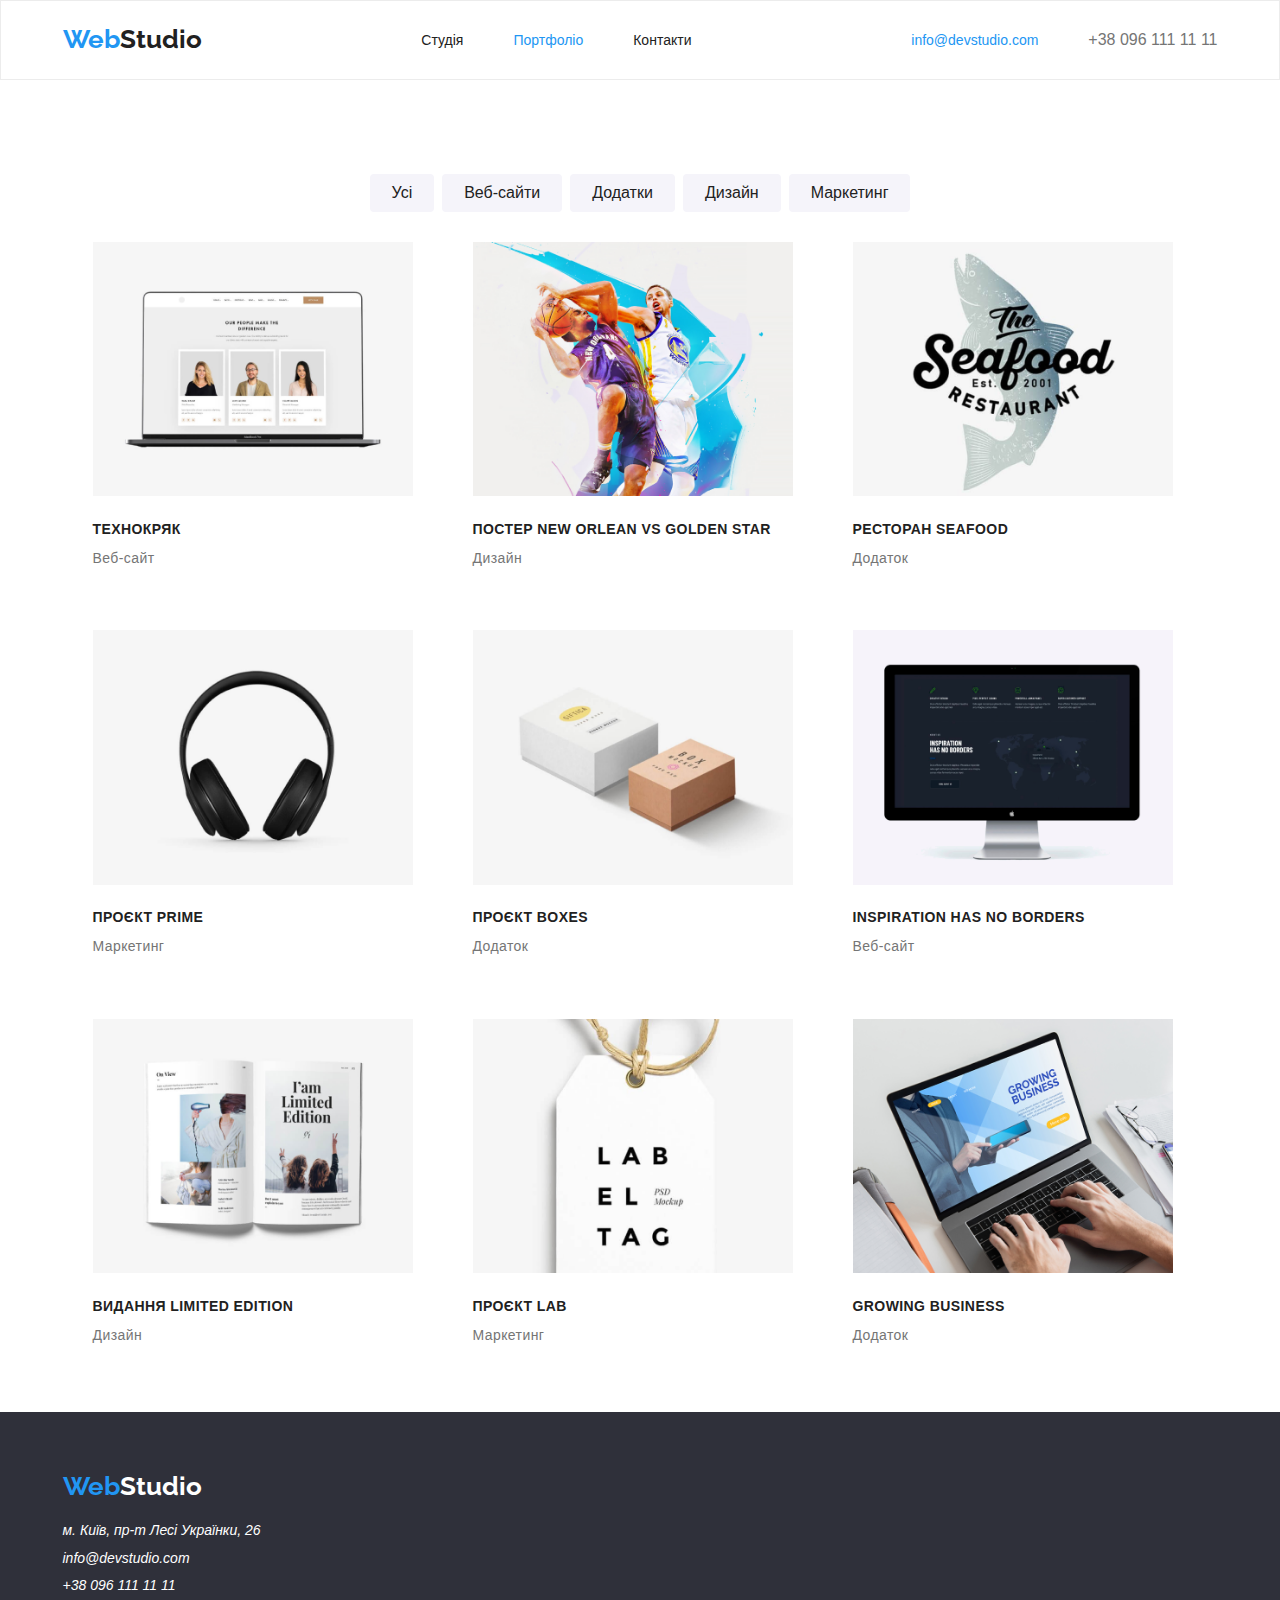
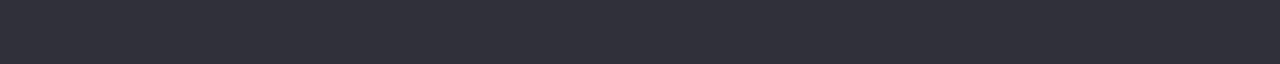
==== portfolio.html @ 27434bdb "додає файли html та стилізацію" ====
<!DOCTYPE html>
<html lang="en">
<head>
    <meta charset="UTF-8">
    <meta name="viewport" content="width=device-width, initial-scale=1.0">
    <title>Webstudio</title>
    <link rel="preconnect" href="https://fonts.googleapis.com">
    <link rel="preconnect" href="https://fonts.gstatic.com" crossorigin>
    <link href="https://fonts.googleapis.com/css2?family=Raleway:wght@100..900&display=swap" rel="stylesheet">
    <link rel="stylesheet" href="https://cdnjs.cloudflare.com/ajax/libs/modern-normalize/1.0.0/modern-normalize.min.css"/>
    <link rel="stylesheet" href="./css/reset.css">
    <link rel="stylesheet" href="css/style.css">
</head>
<body>
    <header class="header">
        <div class="container heder-container">
        <a href="#" class="header-logo">Web<span class="logo-span">Studio</span></a>
        <ul class="nav-list">
            <li>
                <a href="index.html" class="portfolio-list">Студія</a>
            </li>
            <li>
                <a href="#" class="studio">Портфоліо</a>
            </li>
            <li>
                <a href="#" class="portfolio-list">Контакти</a>
            </li>
        </ul>
        <ul  class="header-contacts">
            <li>
                <a href="mailto:info@devstudio.com" class="studio">info@devstudio.com</a>
            </li>
            <li>
                <a href="tel:+380961111111" class="tel">+38 096 111 11 11</a>
            </li>
        </ul>
</div>
    </header>
    <main>
        <section class="portfolio">
            <div class="container">
            <ul class="portfolio-btns">
                <li>
                    <button type="button" class="portfolio-btn-element">Усі</button>
                </li>
                <li>
                    <button type="button" class="portfolio-btn-element">Веб-сайти</button>
                </li>
                <li>
                    <button type="button" class="portfolio-btn-element">Додатки</button>
                </li>
                <li>
                    <button type="button" class="portfolio-btn-element">Дизайн</button>
                </li>
                <li>
                    <button type="button" class="portfolio-btn-element">Маркетинг</button>
                </li>
            </ul>
            <ul class="advantage-list">
                <li class="project">
                    <img class="advantage-img" src="./pitcures/Портфоліо/img(9).png" alt="advantage" width="320">
                    <h3 class="advantages-subtitle">Технокряк</h3>
                    <p class="advantages-text">Веб-сайт</p>
                </li>
                <li class="project">
                    <img class="advantage-img" src="./pitcures/Портфоліо/img(1).png" alt="advantage" width="320">
                    <h3 class="advantages-subtitle">Постер New Orlean vs Golden Star</h3>
                    <p class="advantages-text">Дизайн</p>
                </li>
                <li class="project">
                    <img class="advantage-img" src="./pitcures/Портфоліо/img(2).png" alt="advantage" width="320">
                    <h3 class="advantages-subtitle">Ресторан Seafood</h3>
                    <p class="advantages-text">Додаток</p>
                </li>
                <li class="project">
                    <img class="advantage-img" src="./pitcures/Портфоліо/img(3).png" alt="advantage" width="320">
                    <h3 class="advantages-subtitle">Проєкт Prime</h3>
                    <p class="advantages-text">Маркетинг</p>
                </li>
                <li class="project">
                    <img class="advantage-img" src="./pitcures/Портфоліо/img(4).png" alt="advantage" width="320">
                    <h3 class="advantages-subtitle">Проєкт Boxes</h3>
                    <p class="advantages-text">Додаток</p>
                </li>
                <li class="project">
                    <img class="advantage-img" src="./pitcures/Портфоліо/img(5).png" alt="advantage" width="320">
                    <h3 class="advantages-subtitle">Inspiration has no Borders</h3>
                    <p class="advantages-text">Веб-сайт</p>
                </li>
                <li class="project">
                    <img class="advantage-img" src="./pitcures/Портфоліо/img(6).png" alt="advantage" width="320">
                    <h3 class="advantages-subtitle">Видання Limited Edition</h3>
                    <p class="advantages-text">Дизайн</p>
                </li>
                <li class="project">
                    <img class="advantage-img" src="./pitcures/Портфоліо/img(7).png" alt="advantage" width="320">
                    <h3 class="advantages-subtitle">Проєкт LAB</h3>
                    <p class="advantages-text">Маркетинг</p>
                </li>
                <li class="project">
                    <img class="advantage-img" src="./pitcures/Портфоліо/img(8).png" alt="advantage" width="320">
                    <h3 class="advantages-subtitle">Growing Business</h3>
                    <p class="advantages-text">Додаток</p>
                </li>
            </ul>
        </div>
        </section>
    </main>
    <footer class="footer">
        <div class="container footer-container">
        <a href="#" class="logo">Web<span class="logo-basement">Studio</span></a>
    <address class="address">
        <ul class="address-list">
            <li class="address-item">
                <a href="#" class="address-link">м. Київ, пр-т Лесі Українки, 26</a>
            </li>
            <li class="address-item">
                <a href="#" class="address-link">info@devstudio.com</a>
            </li>
            <li class="address-item">
                <a href="#" class="address-link">+38 096 111 11 11</a>
            </li>
        </ul>
    </address>
</div>
   </footer>
   <script src="./script.js"></script>
</body>
</html>
---- css/style.css ----
:root {
    --brand-color: #2196F3;
    --white-color: #FFFFFF;
    --main-text-color: #212121;
    --gray-color: #757575;
    --background-dark-color: #2F303A;
    --portfolio-border-color: #EEEEEE;
    --header-border-color: #ECECEC;
    --background-light-color: #F5F4FA;
}

body {
    font-family: "Roboto", sans-serif;
}

button {
    border-radius: 4px;
}

.container {
    width: 1175px;
    margin: 0 auto;
    padding: 0 10px;
}

/* flex-container  */
    /* display: flex;
    display: inline-flex; */
    /* flex-direction: row | row-reverse | column | column-reverse; */
    /* row	Дефолтне значення зліва направо. Flex-елементи розташовуються в ряд.
    row-reverse	Напрямок з права наліво. Flex-елементи розташовуються в ряд відносно правого краю елемента.
    column	Напрямок зверху донизу. Flex-елементи викладаються у колонку.
    column-reverse	Колонка з елементами у зворотному порядку, знизу догори. */

    .heder-container {
        display: flex;
        align-items: center;
        justify-content: space-between;
    }

    .hero-container {
    display: flex;
    flex-direction: column;
    align-items: center;
    }

/* header */

header {
    border: 1px solid var(--header-border-color);
}

.header {
    padding: 24px 0;
}

.header-logo {
    font-family: "Raleway", sans-serif;
    color: var(--brand-color);
    font-size: 26px;
    font-weight: 700;
}

.header-link {
    color: var(--gray-color);
    font-size: 14px;
    font-weight: 500;
}

.header-link:focus,
.header-link:hover {
    color: var(--brand-color);
}

/* .header-link:active {
    color: #2196F3;
} */

.header-contacts {
    display: flex;
    gap: 50px;
}

/* nav */

.nav-page {
    color: var(--main-text-color);
    font-weight: 500;
    font-size: 14px;
}

/* .nav-page:active {
    color: #2196F3;
} */

.nav-page:focus,
.nav-page:hover {
    color: var(--brand-color);
}

.nav-list {
    display: flex;
    gap: 50px;
}

/* hero */

.hero {
    background-color: var(--background-dark-color);
    text-align: center;
    padding: 200px 0;
}

.hero-button {
    background-color: var(--brand-color);
    color: var(--white-color);
    font-size: 16px;
    font-weight: 700;
    padding: 10px 32px;
    margin-top: 30px;
}

.hero-title {
    color: var(--white-color);
    font-size: 44px;
    width: 696px;
    font-weight: 900;
    text-transform: uppercase;
}

/* advantage(s) */

.advantages {
    padding-top: 94px;
}
  
.advantages-text {
    color: var(--gray-color);
    font-size: 14px;
    font-weight: 400;
    margin-top: 10px;
    letter-spacing: 0.42px;
    line-height:1.7;
}

.advantage-list {
    display: flex;
    flex-wrap: wrap;
}

.advantages-list {
    display: flex;
    gap: 30px;
}

.advantages-subtitle {
    font-size: 14px;
    font-weight: 700;
    text-transform: uppercase;
    color: var(--main-text-color);
    letter-spacing: 0.42px;
    height: 1.1;
}

.advantages-item {
    padding: 15px;
}

.advantages-item {
    max-width: 270px;
}

.advantage-img {
padding-bottom: 20px;
}

/* work(s) */

.works {
    padding: 94px 0;
    justify-content: space-between;
}

.works-list {
    margin-top: 50px;
    display: flex;
    justify-content: space-between;
  }

/* team */

.team-name {
    font-size: 16px;
    font-weight: 500;
    color: var(--main-text-color);
}

.team-position {
    color: var(--gray-color);
    font-size: 16px;
    font-weight: 400;
}

/* .team-list {
    
} */

.team-item {
    background-color: var(--white-color);
     justify-content: space-between;
}

.team-list {
    margin-top: 50px;
    display: flex;
    justify-content: space-between;
}

.team {
    text-align: center;
    background-color: var(--background-light-color);
    padding: 94px 0;
    justify-content: space-between;
}

.team-img {
    width: 260px;
}

/* footer */

.footer {
    background-color: var(--background-dark-color);
    padding: 60px 0;
}

/* address */

.address-link {
    color: var(--white-color);
    font-size: 14px;
    font-weight: 400;
}

.address-item {
    margin-bottom: 9px;
  }

.address {
    margin-top: 20px;
}

/* logo */

.logo-span {
    font-family: "Raleway", sans-serif;
    color: var(--main-text-color);
}

.logo {
    font-family: "Raleway", sans-serif;
    color: var(--brand-color);
    font-size: 26px;
    font-weight: 700;
}

.logo-basement {
    font-family: "Raleway", sans-serif;
    color: var(--white-color);
    font-size: 26px;
    font-weight: 700;
    text-transform: capitalize
}

/* portfolio */

.portfolio-list {
    color: var(--main-text-color);
    font-weight: 500;
    font-size: 14px;
}

.portfolio {
    padding-top: 94px;
    padding-bottom: 34px;
}

.portfolio-btns {
    display: flex;
    justify-content: center;
    gap: 8px;
}

.tel {
    color: var(--gray-color);
}

.portfolio-btn-element {
    color: var(--main-text-color);
    background-color: var(--background-light-color);
    height: 38px;
    size: 16px;
    font-weight: 500;
    line-height: 26px;
    padding: 6px 22px
}

/* .portfolio-btn-element:active {
    color: #FFFFFF;
    background-color: #2196F3;
} */

.portfolio-btn-element:focus,
.portfolio-btn-element:hover {
    color: var(--white-color);
    background-color: var(--brand-color);
}

.works-title,
.team-title {
    font-size: 34px;
    font-weight: 700;
    text-transform: uppercase;
    text-align: center;
    color: var(--main-text-color);
    justify-content: space-between;
}

.studio {
    color: var(--brand-color);
    font-size: 14px;
    font-weight: 500;
}

.base-ment-list {
    color: rgba(117, 117, 117, 4);
    font-size: 14px;
    font-weight: 400;
}

.project {
    padding: 30px 30px;
}
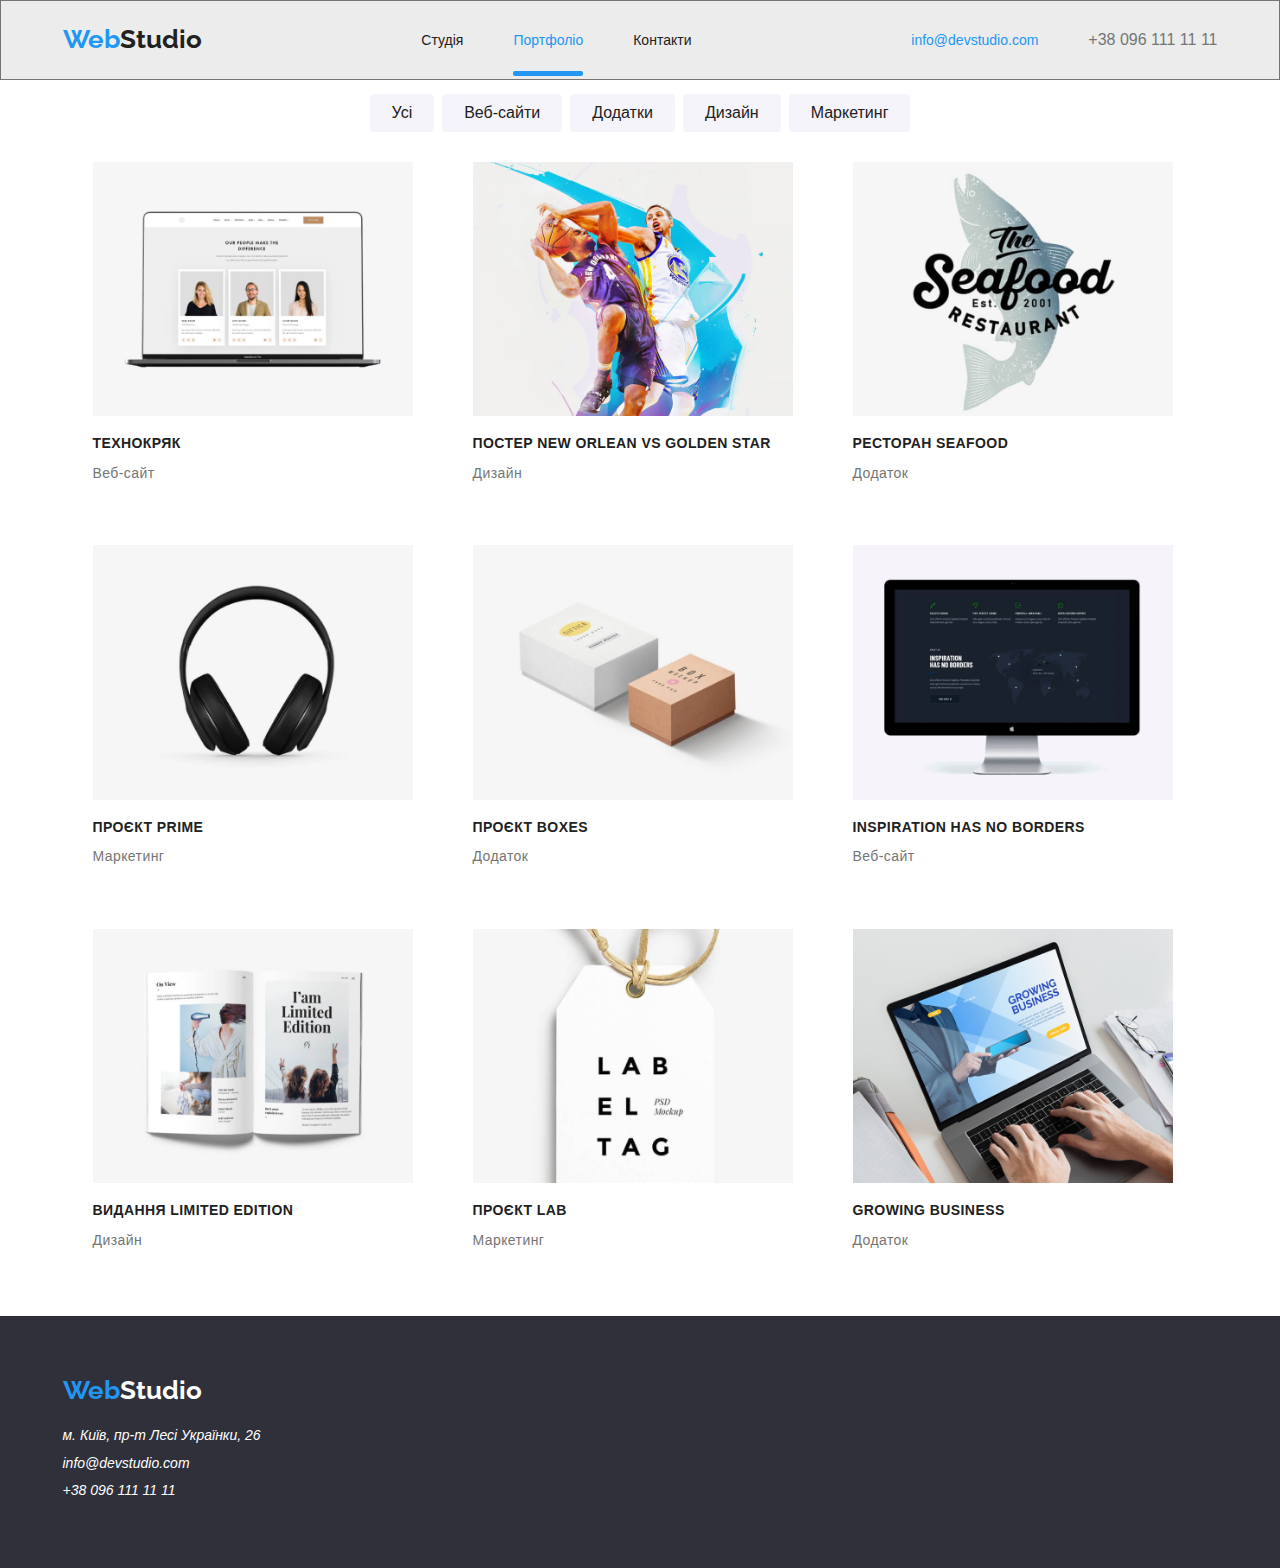
==== commit 57e39d3b: "додає файли html та стилізацію" ====
--- a/portfolio.html
+++ b/portfolio.html
@@ -28,7 +28,7 @@
         </ul>
         <ul  class="header-contacts">
             <li>
-                <a href="mailto:info@devstudio.com" class="studio">info@devstudio.com</a>
+                <a href="mailto:info@devstudio.com" class="studio-email">info@devstudio.com</a>
             </li>
             <li>
                 <a href="tel:+380961111111" class="tel">+38 096 111 11 11</a>
--- a/css/style.css
+++ b/css/style.css
@@ -7,14 +7,8 @@
     --portfolio-border-color: #EEEEEE;
     --header-border-color: #ECECEC;
     --background-light-color: #F5F4FA;
-}
-
-body {
-    font-family: "Roboto", sans-serif;
-}
-
-button {
-    border-radius: 4px;
+    --font-family: "Roboto", sans-serif;
+    --second-family: "Raleway", sans-serif;
 }
 
 .container {
@@ -46,12 +40,14 @@
 
 /* header */
 
-header {
-    border: 1px solid var(--header-border-color);
-}
-
 .header {
+    position: fixed;
+    top: 0;
+    left: 0;
     padding: 24px 0;
+    width: 100%;
+    border: 1px solid var(--gray-color);
+    background-color: var(--header-border-color);
 }
 
 .header-logo {
@@ -65,6 +61,7 @@
     color: var(--gray-color);
     font-size: 14px;
     font-weight: 500;
+    transition: color 250ms cubic-bezier(0.4, 0, 0.2, 1);
 }
 
 .header-link:focus,
@@ -86,7 +83,10 @@
 .nav-page {
     color: var(--main-text-color);
     font-weight: 500;
-    font-size: 14px;
+    padding: 28px 0;
+    font-size: 14px;
+    transition: color 250ms cubic-bezier(0.4, 0, 0.2, 1);
+    position: relative;
 }
 
 /* .nav-page:active {
@@ -98,6 +98,24 @@
     color: var(--brand-color);
 }
 
+.nav-page:hover.nav-page::after {
+    opacity: 1;
+}
+
+.nav-page::after {
+    content: "";
+    position: absolute;
+    display: block;
+    opacity: 0;
+    left: 0;
+    bottom: 0;
+    transition: opacity 250ms cubic-bezier(0.4, 0, 0.2, 1);
+    border-radius: 2px;
+    height: 5px;
+    width: 100%;
+    background-color: #2196F3;
+}
+
 .nav-list {
     display: flex;
     gap: 50px;
@@ -106,7 +124,7 @@
 /* hero */
 
 .hero {
-    background-color: var(--background-dark-color);
+    background-image: url(/pitcures/Головна/background-hero.png);
     text-align: center;
     padding: 200px 0;
 }
@@ -159,7 +177,7 @@
     text-transform: uppercase;
     color: var(--main-text-color);
     letter-spacing: 0.42px;
-    height: 1.1;
+    line-height: 1.1;
 }
 
 .advantages-item {
@@ -185,13 +203,32 @@
     margin-top: 50px;
     display: flex;
     justify-content: space-between;
-  }
+}
+
+.works-item {
+    position: relative;
+}
+
+.work-overlay {
+    position: absolute;
+    bottom: 0;
+    left: 0;
+    /* right: 0; */
+    width: 100%;
+    height: 70px;
+    display: flex;
+    justify-content: center;
+    align-items: center;
+    background: rgba(47, 48, 58, 0.8);
+    color: #FFFFFF;
+}
 
 /* team */
 
 .team-name {
     font-size: 16px;
     font-weight: 500;
+    margin-top: 30px;
     color: var(--main-text-color);
 }
 
@@ -199,6 +236,8 @@
     color: var(--gray-color);
     font-size: 16px;
     font-weight: 400;
+    margin-top: 10px;
+    margin-bottom: 34px;
 }
 
 /* .team-list {
@@ -207,7 +246,6 @@
 
 .team-item {
     background-color: var(--white-color);
-     justify-content: space-between;
 }
 
 .team-list {
@@ -291,6 +329,33 @@
     gap: 8px;
 }
 
+/* studio */
+
+.studio {
+    position: relative;
+    padding: 28px 0;
+    color: var(--brand-color);
+    font-size: 14px;
+    font-weight: 500;
+}
+
+.studio::after {
+    content: "";
+    position: absolute;
+    left: 0;
+    bottom: 0;
+    border-radius: 2px;
+    height: 5px;
+    width: 100%;
+    background-color: #2196F3;
+}
+
+.studio-email {
+    color: var(--brand-color);
+    font-size: 14px;
+    font-weight: 500;
+}
+
 .tel {
     color: var(--gray-color);
 }
@@ -298,6 +363,7 @@
 .portfolio-btn-element {
     color: var(--main-text-color);
     background-color: var(--background-light-color);
+    transition: background-color 250ms cubic-bezier(0.4, 0, 0.2, 1);
     height: 38px;
     size: 16px;
     font-weight: 500;
@@ -323,13 +389,6 @@
     text-transform: uppercase;
     text-align: center;
     color: var(--main-text-color);
-    justify-content: space-between;
-}
-
-.studio {
-    color: var(--brand-color);
-    font-size: 14px;
-    font-weight: 500;
 }
 
 .base-ment-list {
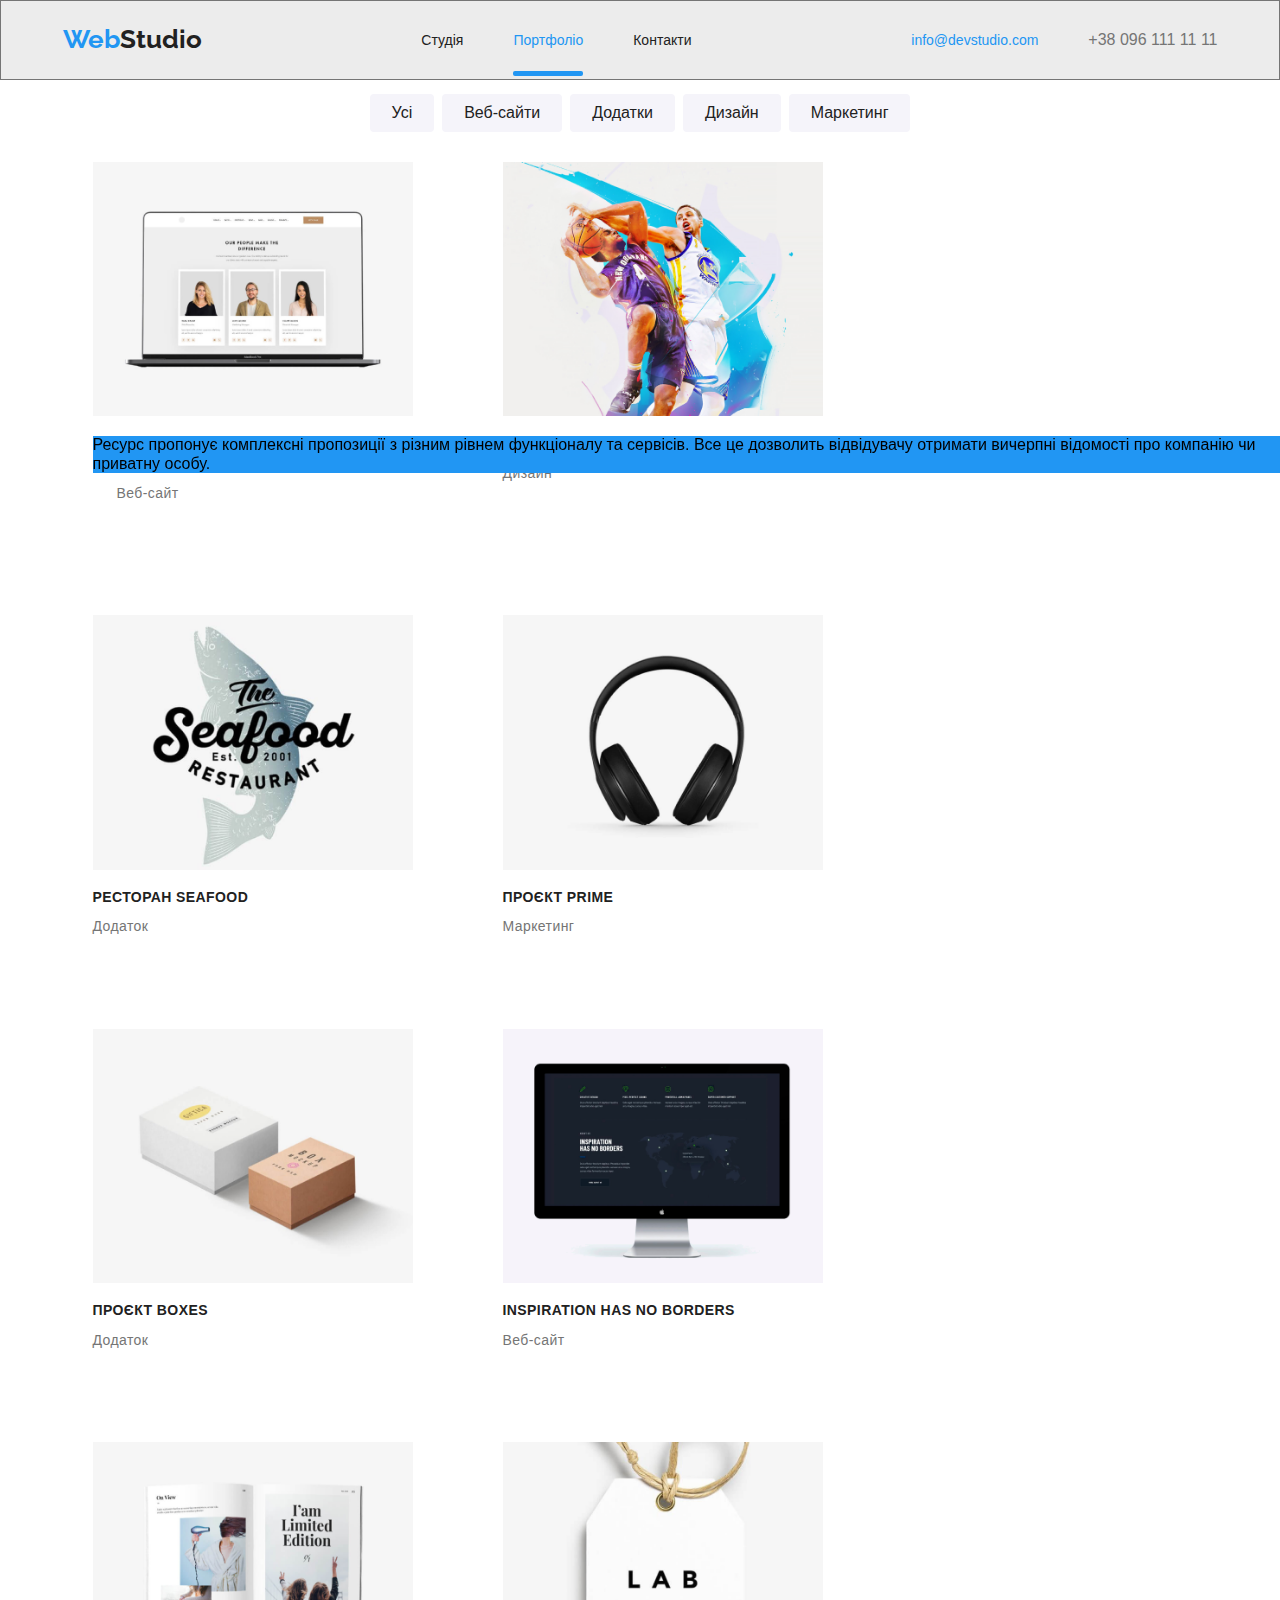
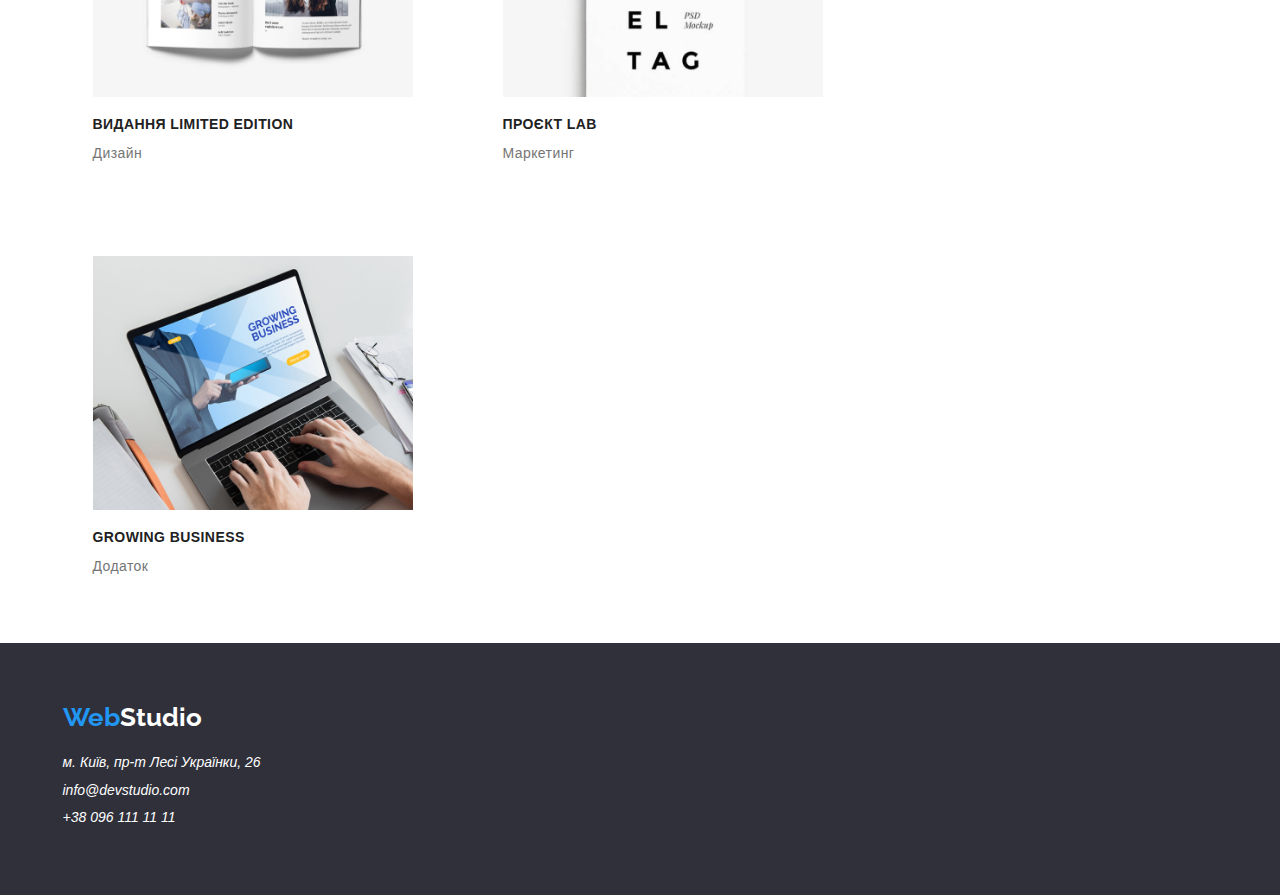
==== commit d794057f: "додає файли html та стилізацію" ====
--- a/portfolio.html
+++ b/portfolio.html
@@ -59,8 +59,16 @@
             <ul class="advantage-list">
                 <li class="project">
                     <img class="advantage-img" src="./pitcures/Портфоліо/img(9).png" alt="advantage" width="320">
+                    <div class="photos-overlay">
+                        <p>Ресурс пропонує комплексні пропозиції з різним рівнем
+                            функціоналу та сервісів. Все це дозволить відвідувачу 
+                            отримати вичерпні відомості про компанію чи приватну особу.
+                        </p>
+                    </div>
+                    <div class="advantage-textbox">
                     <h3 class="advantages-subtitle">Технокряк</h3>
                     <p class="advantages-text">Веб-сайт</p>
+                    </div>
                 </li>
                 <li class="project">
                     <img class="advantage-img" src="./pitcures/Портфоліо/img(1).png" alt="advantage" width="320">
--- a/css/style.css
+++ b/css/style.css
@@ -83,7 +83,6 @@
 .nav-page {
     color: var(--main-text-color);
     font-weight: 500;
-    padding: 28px 0;
     font-size: 14px;
     transition: color 250ms cubic-bezier(0.4, 0, 0.2, 1);
     position: relative;
@@ -100,6 +99,7 @@
 
 .nav-page:hover.nav-page::after {
     opacity: 1;
+    transform: scaleX(1);
 }
 
 .nav-page::after {
@@ -108,7 +108,8 @@
     display: block;
     opacity: 0;
     left: 0;
-    bottom: 0;
+    bottom: -30px;
+    transform: scaleX(0);
     transition: opacity 250ms cubic-bezier(0.4, 0, 0.2, 1);
     border-radius: 2px;
     height: 5px;
@@ -163,6 +164,7 @@
 
 .advantage-list {
     display: flex;
+    gap: 30px;
     flex-wrap: wrap;
 }
 
@@ -190,6 +192,15 @@
 
 .advantage-img {
 padding-bottom: 20px;
+}
+
+.advantage-textbox {
+    padding: 20px 24px;
+}
+
+.photos-overlay {
+    position: absolute;
+    background-color: #2196F3;
 }
 
 /* work(s) */
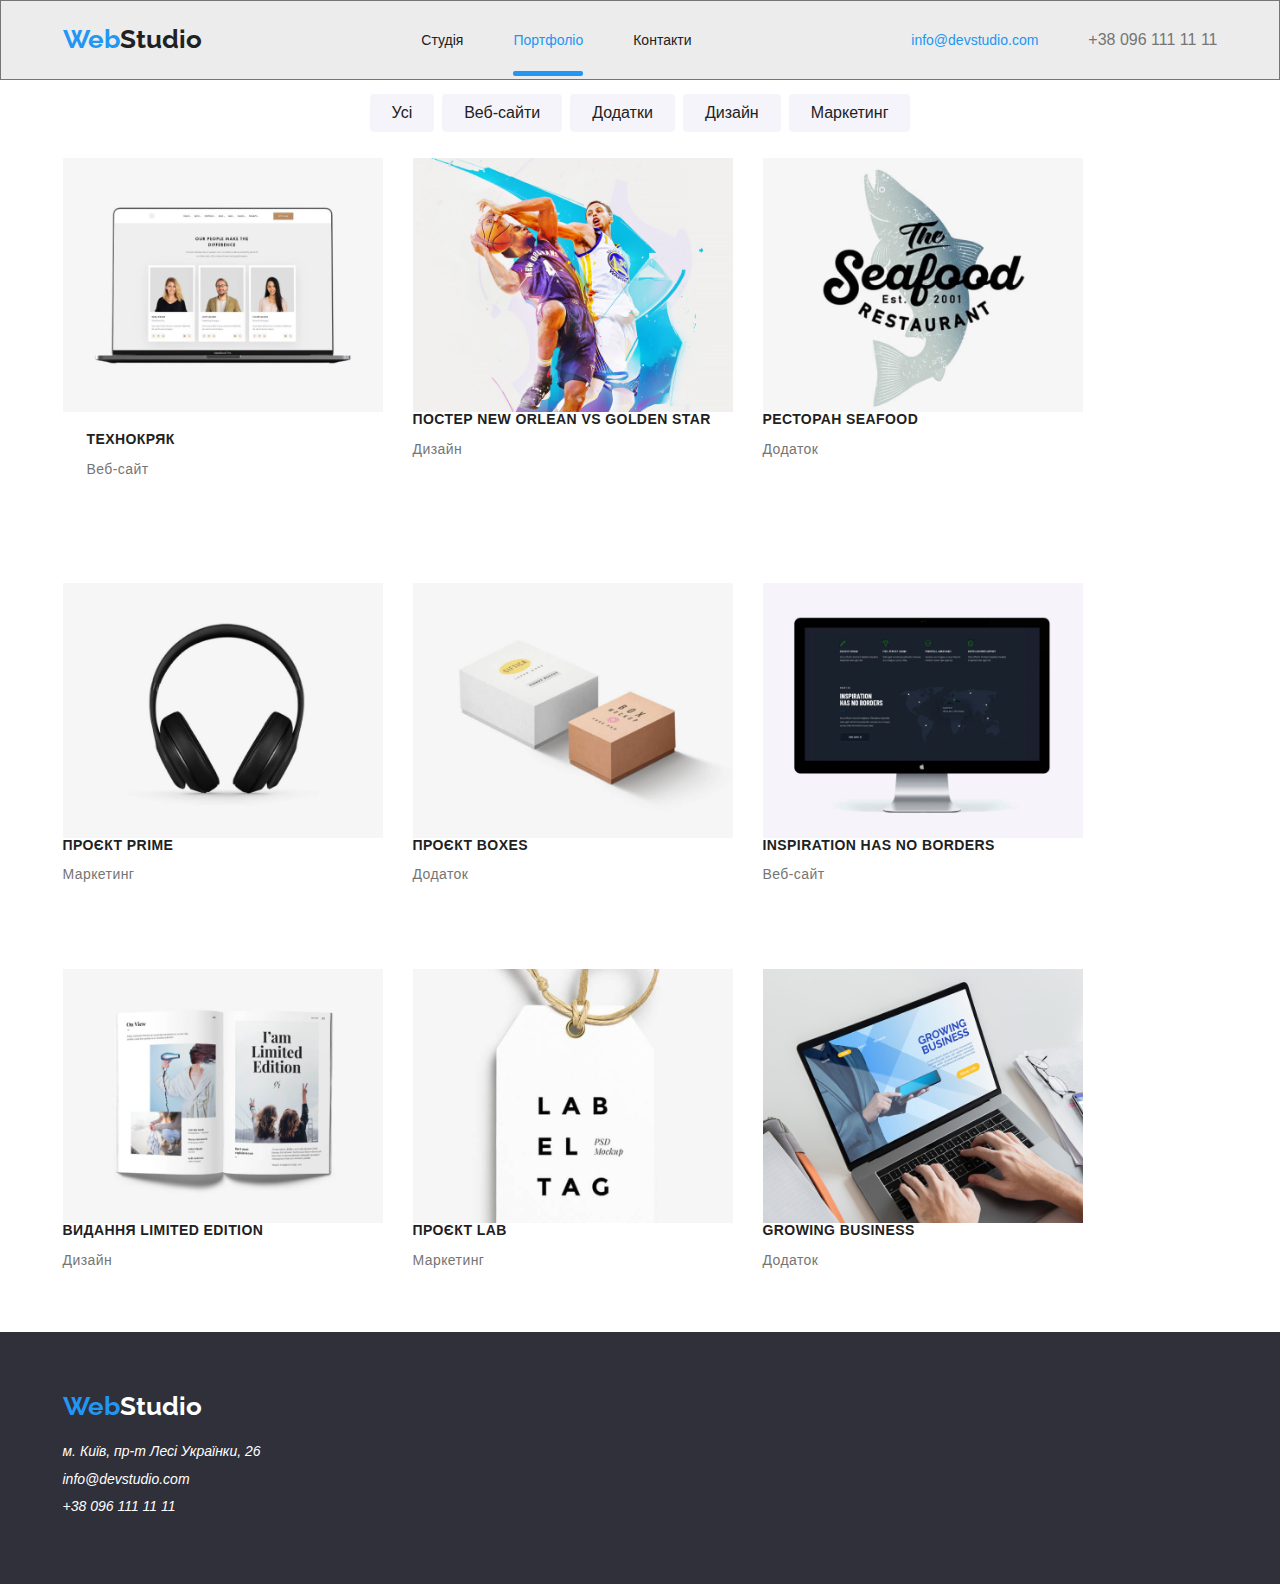
==== commit b396d3b3: "додає файли html та стилізацію" ====
--- a/portfolio.html
+++ b/portfolio.html
@@ -58,6 +58,8 @@
             </ul>
             <ul class="advantage-list">
                 <li class="project">
+                    <a href="#" class="advantage-link"></a>
+                    <div class="advantage-thumb">
                     <img class="advantage-img" src="./pitcures/Портфоліо/img(9).png" alt="advantage" width="320">
                     <div class="photos-overlay">
                         <p>Ресурс пропонує комплексні пропозиції з різним рівнем
@@ -65,10 +67,12 @@
                             отримати вичерпні відомості про компанію чи приватну особу.
                         </p>
                     </div>
+                    </div>
                     <div class="advantage-textbox">
                     <h3 class="advantages-subtitle">Технокряк</h3>
                     <p class="advantages-text">Веб-сайт</p>
                     </div>
+                    </a>
                 </li>
                 <li class="project">
                     <img class="advantage-img" src="./pitcures/Портфоліо/img(1).png" alt="advantage" width="320">
--- a/css/style.css
+++ b/css/style.css
@@ -149,6 +149,10 @@
 
 /* advantage(s) */
 
+.project {
+    padding: 26px 0;
+}
+
 .advantages {
     padding-top: 94px;
 }
@@ -190,17 +194,36 @@
     max-width: 270px;
 }
 
-.advantage-img {
-padding-bottom: 20px;
-}
-
 .advantage-textbox {
     padding: 20px 24px;
 }
 
+.advantage-thumb {
+    position: relative;
+    overflow: hidden;
+}
+
 .photos-overlay {
     position: absolute;
-    background-color: #2196F3;
+    top: 0;
+    left: 0;
+    bottom: 0;
+    right: 0;
+    /* width: 100%; */
+    /* height: 100%; */
+    color: #FFFFFF;
+    background-color: rgba( 33, 150, 243, 0.90);
+    transform: translateY(101%);
+    transition: 250ms cubic-bezier(0.4, 0, 0.2, 1);
+}
+
+.project:hover .photos-overlay,
+.project:focus .photos-overlay {
+    transform: translateY(0);
+}
+
+.advantage-textbox {
+    padding-top: 20px;
 }
 
 /* work(s) */
@@ -338,6 +361,28 @@
     display: flex;
     justify-content: center;
     gap: 8px;
+}
+
+.portfolio-btn-element {
+    color: var(--main-text-color);
+    background-color: var(--background-light-color);
+    transition: background-color 250ms cubic-bezier(0.4, 0, 0.2, 1);
+    height: 38px;
+    size: 16px;
+    font-weight: 500;
+    line-height: 26px;
+    padding: 6px 22px
+}
+
+/* .portfolio-btn-element:active {
+    color: #FFFFFF;
+    background-color: #2196F3;
+} */
+
+.portfolio-btn-element:focus,
+.portfolio-btn-element:hover {
+    color: var(--white-color);
+    background-color: var(--brand-color);
 }
 
 /* studio */
@@ -371,28 +416,6 @@
     color: var(--gray-color);
 }
 
-.portfolio-btn-element {
-    color: var(--main-text-color);
-    background-color: var(--background-light-color);
-    transition: background-color 250ms cubic-bezier(0.4, 0, 0.2, 1);
-    height: 38px;
-    size: 16px;
-    font-weight: 500;
-    line-height: 26px;
-    padding: 6px 22px
-}
-
-/* .portfolio-btn-element:active {
-    color: #FFFFFF;
-    background-color: #2196F3;
-} */
-
-.portfolio-btn-element:focus,
-.portfolio-btn-element:hover {
-    color: var(--white-color);
-    background-color: var(--brand-color);
-}
-
 .works-title,
 .team-title {
     font-size: 34px;
@@ -408,6 +431,3 @@
     font-weight: 400;
 }
 
-.project {
-    padding: 30px 30px;
-}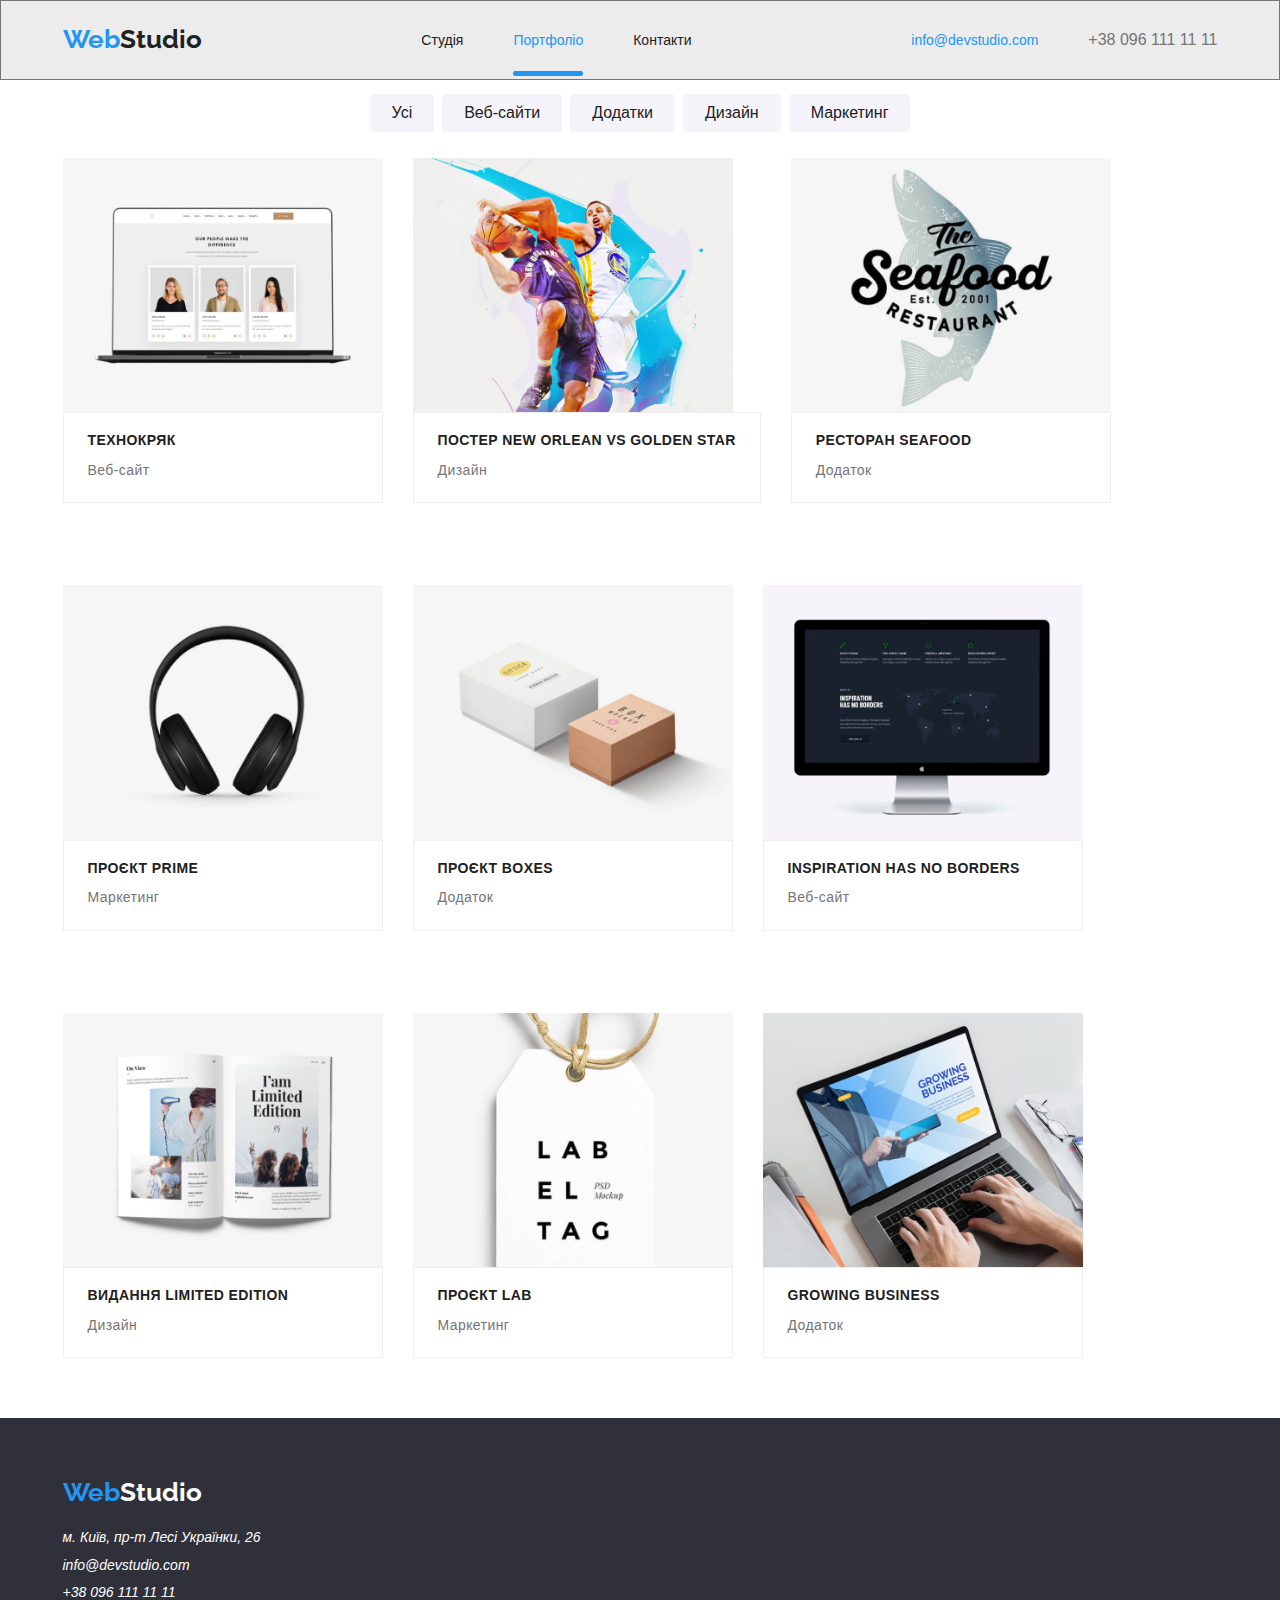
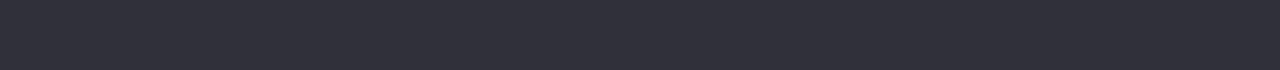
==== commit 93c3ed5b: "додає файли html та стилізацію" ====
--- a/portfolio.html
+++ b/portfolio.html
@@ -76,43 +76,59 @@
                 </li>
                 <li class="project">
                     <img class="advantage-img" src="./pitcures/Портфоліо/img(1).png" alt="advantage" width="320">
+                    <div class="advantage-textbox">
                     <h3 class="advantages-subtitle">Постер New Orlean vs Golden Star</h3>
                     <p class="advantages-text">Дизайн</p>
+                    </div>
                 </li>
                 <li class="project">
                     <img class="advantage-img" src="./pitcures/Портфоліо/img(2).png" alt="advantage" width="320">
+                    <div class="advantage-textbox">
                     <h3 class="advantages-subtitle">Ресторан Seafood</h3>
                     <p class="advantages-text">Додаток</p>
+                    </div>
                 </li>
                 <li class="project">
                     <img class="advantage-img" src="./pitcures/Портфоліо/img(3).png" alt="advantage" width="320">
+                    <div class="advantage-textbox">
                     <h3 class="advantages-subtitle">Проєкт Prime</h3>
                     <p class="advantages-text">Маркетинг</p>
+                    </div>
                 </li>
                 <li class="project">
                     <img class="advantage-img" src="./pitcures/Портфоліо/img(4).png" alt="advantage" width="320">
+                    <div class="advantage-textbox">
                     <h3 class="advantages-subtitle">Проєкт Boxes</h3>
                     <p class="advantages-text">Додаток</p>
+                    </div>
                 </li>
                 <li class="project">
                     <img class="advantage-img" src="./pitcures/Портфоліо/img(5).png" alt="advantage" width="320">
+                    <div class="advantage-textbox">
                     <h3 class="advantages-subtitle">Inspiration has no Borders</h3>
                     <p class="advantages-text">Веб-сайт</p>
+                    </div>
                 </li>
                 <li class="project">
                     <img class="advantage-img" src="./pitcures/Портфоліо/img(6).png" alt="advantage" width="320">
+                    <div class="advantage-textbox">
                     <h3 class="advantages-subtitle">Видання Limited Edition</h3>
                     <p class="advantages-text">Дизайн</p>
+                    </div>
                 </li>
                 <li class="project">
                     <img class="advantage-img" src="./pitcures/Портфоліо/img(7).png" alt="advantage" width="320">
+                    <div class="advantage-textbox">
                     <h3 class="advantages-subtitle">Проєкт LAB</h3>
                     <p class="advantages-text">Маркетинг</p>
+                    </div>
                 </li>
                 <li class="project">
                     <img class="advantage-img" src="./pitcures/Портфоліо/img(8).png" alt="advantage" width="320">
+                    <div class="advantage-textbox">
                     <h3 class="advantages-subtitle">Growing Business</h3>
                     <p class="advantages-text">Додаток</p>
+                    </div>
                 </li>
             </ul>
         </div>
--- a/css/style.css
+++ b/css/style.css
@@ -196,6 +196,11 @@
 
 .advantage-textbox {
     padding: 20px 24px;
+    border: 1px solid #eee;
+}
+
+.advantage-textbox:hover {
+    box-shadow: 1px 4px 6px 0 rgba(0, 0, 0, 0.16), 0 4px 4px 0 rgba(0, 0, 0, 0.06), 0 1px 1px 0 rgba(0, 0, 0, 0.12);
 }
 
 .advantage-thumb {
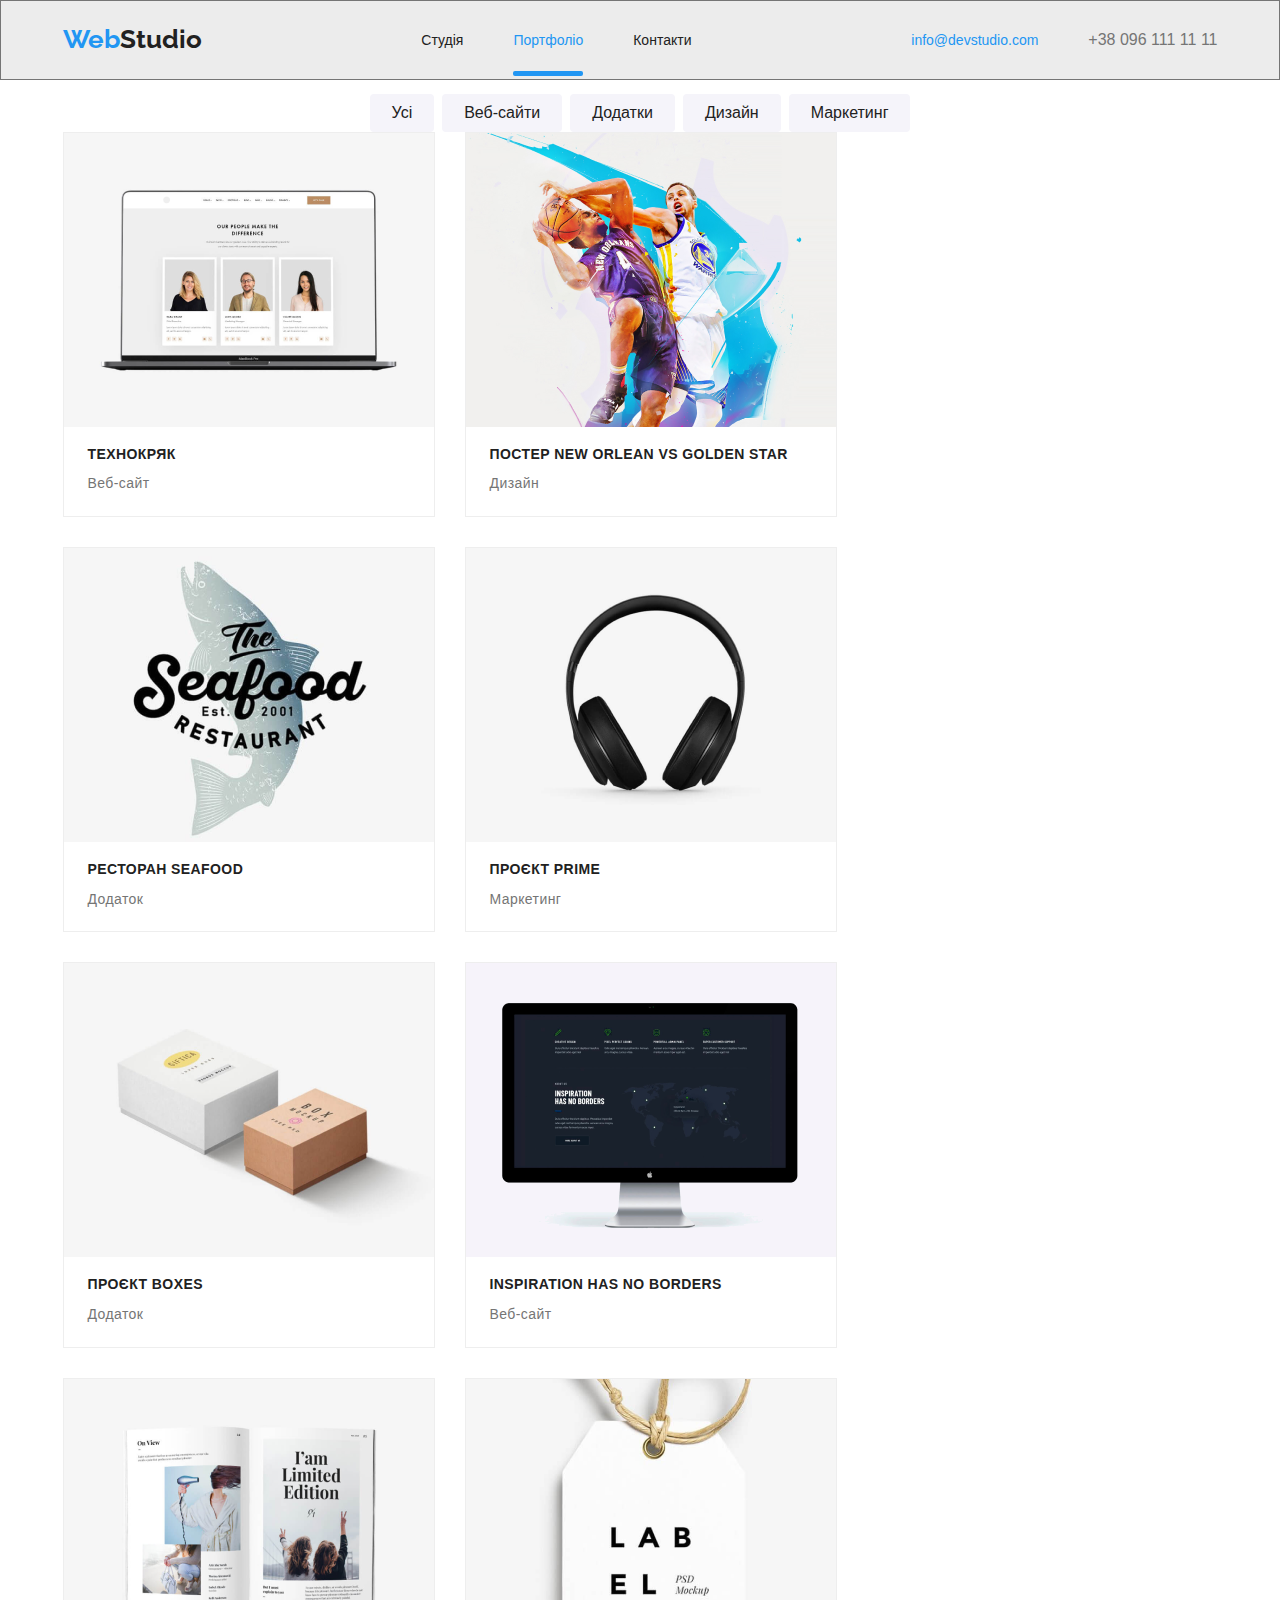
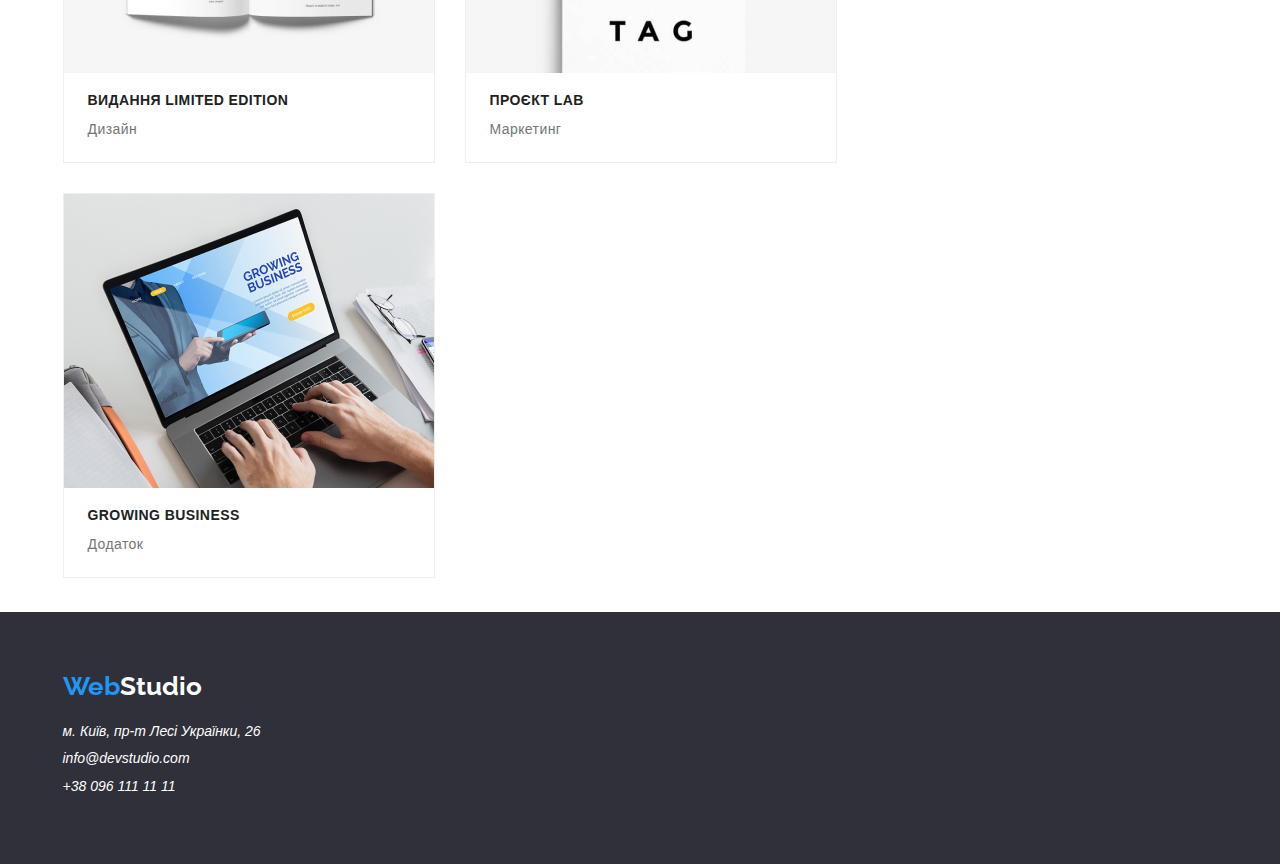
==== commit ee20fe7c: "додає файли html та стилізацію" ====
--- a/portfolio.html
+++ b/portfolio.html
@@ -56,78 +56,78 @@
                     <button type="button" class="portfolio-btn-element">Маркетинг</button>
                 </li>
             </ul>
-            <ul class="advantage-list">
-                <li class="project">
-                    <a href="#" class="advantage-link"></a>
-                    <div class="advantage-thumb">
-                    <img class="advantage-img" src="./pitcures/Портфоліо/img(9).png" alt="advantage" width="320">
+            <ul class="projects-list">
+                <li class="projects-item">
+                    <a href="#" class="projects-link"></a>
+                    <div class="projects-thumb">
+                    <img class="projects-img" src="./pitcures/Портфоліо/img(9).png" alt="advantage" width="370">
                     <div class="photos-overlay">
-                        <p>Ресурс пропонує комплексні пропозиції з різним рівнем
+                        <p class="projects-overlay-text">Ресурс пропонує комплексні пропозиції з різним рівнем
                             функціоналу та сервісів. Все це дозволить відвідувачу 
                             отримати вичерпні відомості про компанію чи приватну особу.
                         </p>
                     </div>
                     </div>
-                    <div class="advantage-textbox">
-                    <h3 class="advantages-subtitle">Технокряк</h3>
-                    <p class="advantages-text">Веб-сайт</p>
+                    <div class="projects-textbox">
+                    <h3 class="projects-subtitle">Технокряк</h3>
+                    <p class="projects-text">Веб-сайт</p>
                     </div>
                     </a>
                 </li>
-                <li class="project">
-                    <img class="advantage-img" src="./pitcures/Портфоліо/img(1).png" alt="advantage" width="320">
-                    <div class="advantage-textbox">
-                    <h3 class="advantages-subtitle">Постер New Orlean vs Golden Star</h3>
-                    <p class="advantages-text">Дизайн</p>
+                <li class="projects-item">
+                    <img class="projects-img" src="./pitcures/Портфоліо/img(1).png" alt="advantage" width="370">
+                    <div class="projects-textbox">
+                    <h3 class="projects-subtitle">Постер New Orlean vs Golden Star</h3>
+                    <p class="projects-text">Дизайн</p>
                     </div>
                 </li>
-                <li class="project">
-                    <img class="advantage-img" src="./pitcures/Портфоліо/img(2).png" alt="advantage" width="320">
-                    <div class="advantage-textbox">
-                    <h3 class="advantages-subtitle">Ресторан Seafood</h3>
-                    <p class="advantages-text">Додаток</p>
+                <li class="projects-item">
+                    <img class="projects-img" src="./pitcures/Портфоліо/img(2).png" alt="advantage" width="370">
+                    <div class="projects-textbox">
+                    <h3 class="projects-subtitle">Ресторан Seafood</h3>
+                    <p class="projects-text">Додаток</p>
                     </div>
                 </li>
-                <li class="project">
-                    <img class="advantage-img" src="./pitcures/Портфоліо/img(3).png" alt="advantage" width="320">
-                    <div class="advantage-textbox">
-                    <h3 class="advantages-subtitle">Проєкт Prime</h3>
-                    <p class="advantages-text">Маркетинг</p>
+                <li class="projects-item">
+                    <img class="projects-img" src="./pitcures/Портфоліо/img(3).png" alt="advantage" width="370">
+                    <div class="projects-textbox">
+                    <h3 class="projects-subtitle">Проєкт Prime</h3>
+                    <p class="projects-text">Маркетинг</p>
                     </div>
                 </li>
-                <li class="project">
-                    <img class="advantage-img" src="./pitcures/Портфоліо/img(4).png" alt="advantage" width="320">
-                    <div class="advantage-textbox">
-                    <h3 class="advantages-subtitle">Проєкт Boxes</h3>
-                    <p class="advantages-text">Додаток</p>
+                <li class="projects-item">
+                    <img class="projects-img" src="./pitcures/Портфоліо/img(4).png" alt="advantage" width="370">
+                    <div class="projects-textbox">
+                    <h3 class="projects-subtitle">Проєкт Boxes</h3>
+                    <p class="projects-text">Додаток</p>
                     </div>
                 </li>
-                <li class="project">
-                    <img class="advantage-img" src="./pitcures/Портфоліо/img(5).png" alt="advantage" width="320">
-                    <div class="advantage-textbox">
-                    <h3 class="advantages-subtitle">Inspiration has no Borders</h3>
-                    <p class="advantages-text">Веб-сайт</p>
+                <li class="projects-item">
+                    <img class="projects-img" src="./pitcures/Портфоліо/img(5).png" alt="advantage" width="370">
+                    <div class="projects-textbox">
+                    <h3 class="projects-subtitle">Inspiration has no Borders</h3>
+                    <p class="projects-text">Веб-сайт</p>
                     </div>
                 </li>
-                <li class="project">
-                    <img class="advantage-img" src="./pitcures/Портфоліо/img(6).png" alt="advantage" width="320">
-                    <div class="advantage-textbox">
-                    <h3 class="advantages-subtitle">Видання Limited Edition</h3>
-                    <p class="advantages-text">Дизайн</p>
+                <li class="projects-item">
+                    <img class="projects-img" src="./pitcures/Портфоліо/img(6).png" alt="advantage" width="370">
+                    <div class="projects-textbox">
+                    <h3 class="projects-subtitle">Видання Limited Edition</h3>
+                    <p class="projects-text">Дизайн</p>
                     </div>
                 </li>
-                <li class="project">
-                    <img class="advantage-img" src="./pitcures/Портфоліо/img(7).png" alt="advantage" width="320">
-                    <div class="advantage-textbox">
-                    <h3 class="advantages-subtitle">Проєкт LAB</h3>
-                    <p class="advantages-text">Маркетинг</p>
+                <li class="projects-item">
+                    <img class="projects-img" src="./pitcures/Портфоліо/img(7).png" alt="advantage" width="370">
+                    <div class="projects-textbox">
+                    <h3 class="projects-subtitle">Проєкт LAB</h3>
+                    <p class="projects-text">Маркетинг</p>
                     </div>
                 </li>
-                <li class="project">
-                    <img class="advantage-img" src="./pitcures/Портфоліо/img(8).png" alt="advantage" width="320">
-                    <div class="advantage-textbox">
-                    <h3 class="advantages-subtitle">Growing Business</h3>
-                    <p class="advantages-text">Додаток</p>
+                <li class="projects-item">
+                    <img class="projects-img" src="./pitcures/Портфоліо/img(8).png" alt="advantage" width="370">
+                    <div class="projects-textbox">
+                    <h3 class="projects-subtitle">Growing Business</h3>
+                    <p class="projects-text">Додаток</p>
                     </div>
                 </li>
             </ul>
--- a/css/style.css
+++ b/css/style.css
@@ -110,7 +110,7 @@
     left: 0;
     bottom: -30px;
     transform: scaleX(0);
-    transition: opacity 250ms cubic-bezier(0.4, 0, 0.2, 1);
+    transition: transition, opacity, 250ms cubic-bezier(0.4, 0, 0.2, 1);
     border-radius: 2px;
     height: 5px;
     width: 100%;
@@ -157,7 +157,7 @@
     padding-top: 94px;
 }
   
-.advantages-text {
+.projects-text {
     color: var(--gray-color);
     font-size: 14px;
     font-weight: 400;
@@ -166,7 +166,7 @@
     line-height:1.7;
 }
 
-.advantage-list {
+.projects-list {
     display: flex;
     gap: 30px;
     flex-wrap: wrap;
@@ -177,7 +177,15 @@
     gap: 30px;
 }
 
-.advantages-subtitle {
+.projects-overlay-text {  
+    color: #fff;  
+    font-size: 18px; 
+    font-weight: 400;
+    line-height: 1.6;  
+    letter-spacing: 0.54px;
+}
+
+.projects-subtitle {
     font-size: 14px;
     font-weight: 700;
     text-transform: uppercase;
@@ -194,16 +202,20 @@
     max-width: 270px;
 }
 
-.advantage-textbox {
+.projects-textbox {
     padding: 20px 24px;
+}
+
+.projects-item {
     border: 1px solid #eee;
-}
-
-.advantage-textbox:hover {
+    transition: box-shadow 300ms ease-in-out;
+}
+
+.projects-item:hover {
     box-shadow: 1px 4px 6px 0 rgba(0, 0, 0, 0.16), 0 4px 4px 0 rgba(0, 0, 0, 0.06), 0 1px 1px 0 rgba(0, 0, 0, 0.12);
 }
 
-.advantage-thumb {
+.projects-thumb {
     position: relative;
     overflow: hidden;
 }
@@ -219,7 +231,7 @@
     color: #FFFFFF;
     background-color: rgba( 33, 150, 243, 0.90);
     transform: translateY(101%);
-    transition: 250ms cubic-bezier(0.4, 0, 0.2, 1);
+    transition: transform 250ms cubic-bezier(0.4, 0, 0.2, 1);
 }
 
 .project:hover .photos-overlay,
@@ -227,7 +239,7 @@
     transform: translateY(0);
 }
 
-.advantage-textbox {
+.projects-textbox {
     padding-top: 20px;
 }
 
@@ -371,7 +383,7 @@
 .portfolio-btn-element {
     color: var(--main-text-color);
     background-color: var(--background-light-color);
-    transition: background-color 250ms cubic-bezier(0.4, 0, 0.2, 1);
+    transition: background-color, color, 250ms cubic-bezier(0.4, 0, 0.2, 1);
     height: 38px;
     size: 16px;
     font-weight: 500;
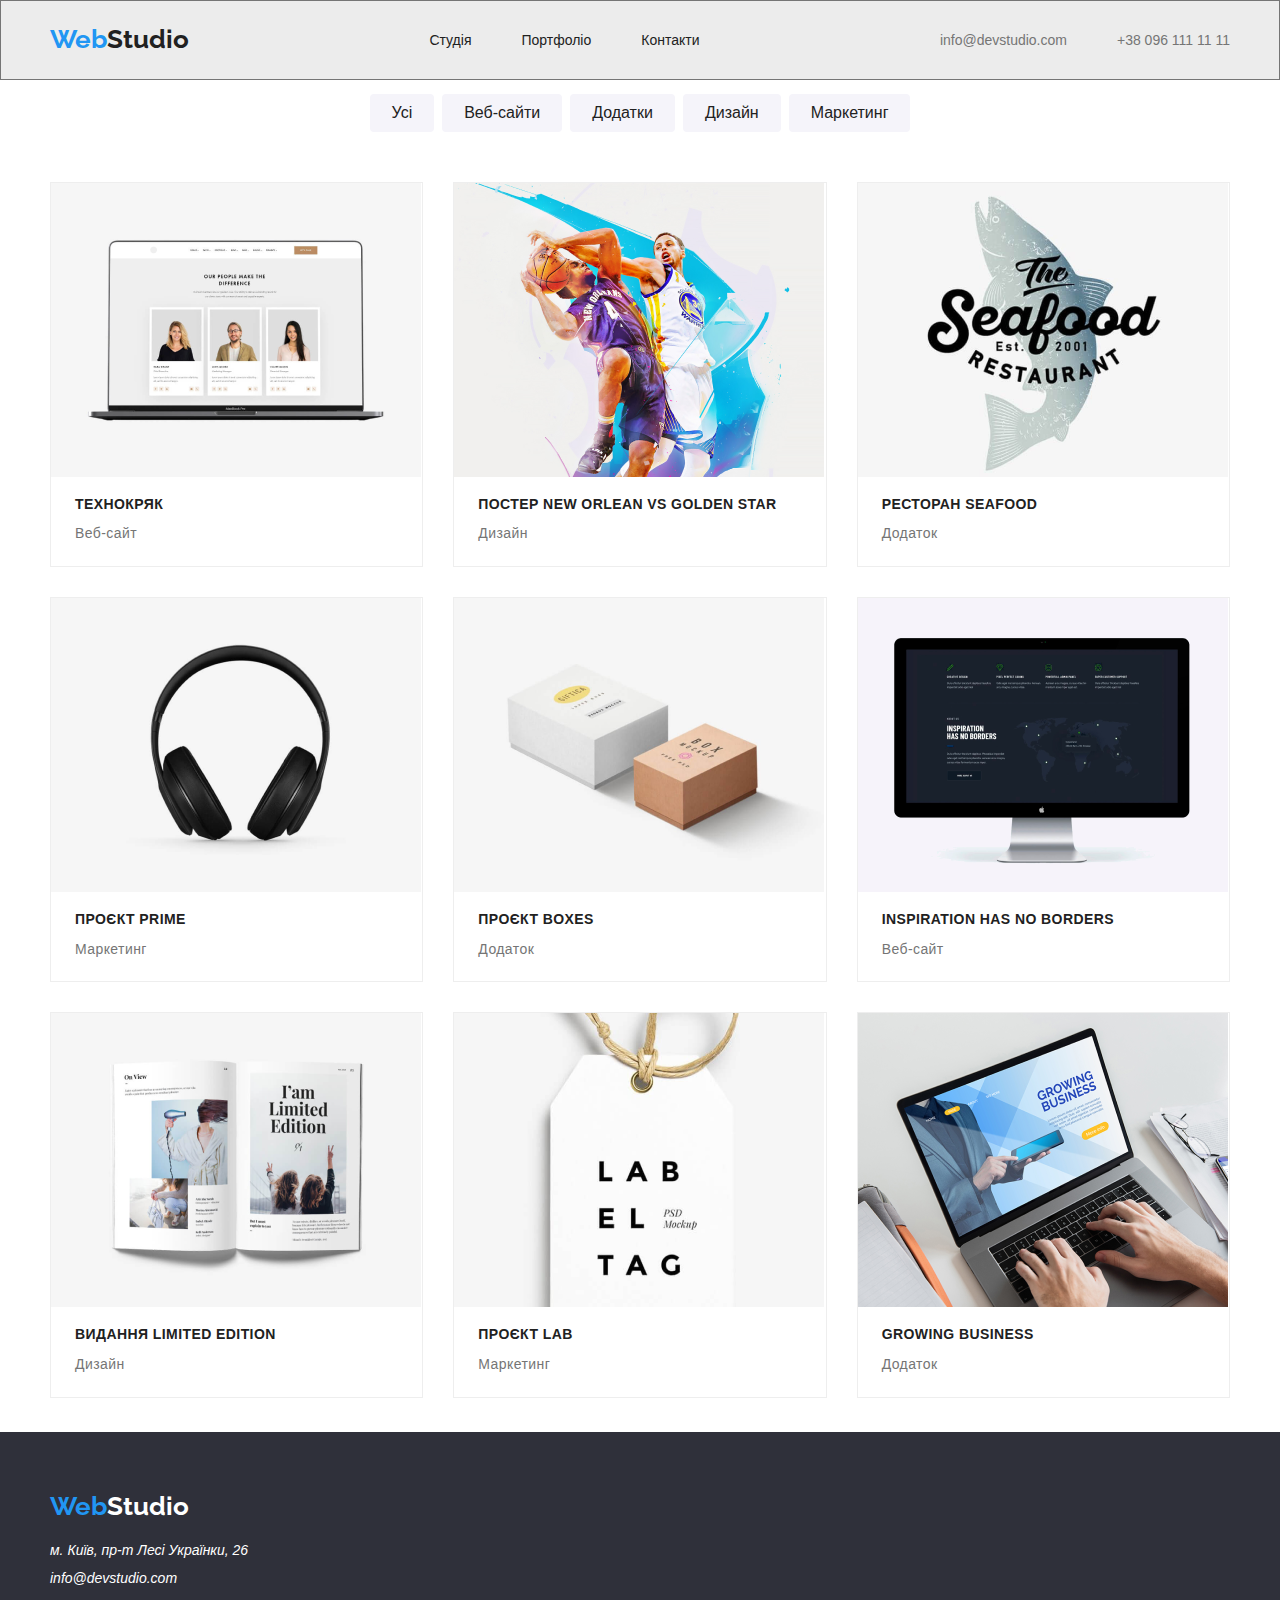
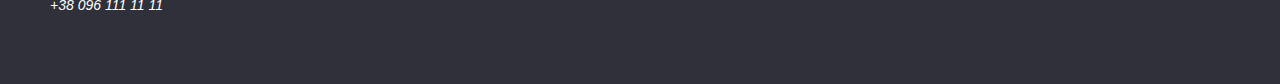
==== commit 24236579: "додає файли html та стилізацію" ====
--- a/portfolio.html
+++ b/portfolio.html
@@ -9,32 +9,32 @@
     <link href="https://fonts.googleapis.com/css2?family=Raleway:wght@100..900&display=swap" rel="stylesheet">
     <link rel="stylesheet" href="https://cdnjs.cloudflare.com/ajax/libs/modern-normalize/1.0.0/modern-normalize.min.css"/>
     <link rel="stylesheet" href="./css/reset.css">
-    <link rel="stylesheet" href="css/style.css">
+    <link rel="stylesheet" href="./css/style.css">
 </head>
 <body>
     <header class="header">
         <div class="container heder-container">
         <a href="#" class="header-logo">Web<span class="logo-span">Studio</span></a>
-        <ul class="nav-list">
-            <li>
-                <a href="index.html" class="portfolio-list">Студія</a>
-            </li>
-            <li>
-                <a href="#" class="studio">Портфоліо</a>
-            </li>
-            <li>
-                <a href="#" class="portfolio-list">Контакти</a>
-            </li>
-        </ul>
-        <ul  class="header-contacts">
-            <li>
-                <a href="mailto:info@devstudio.com" class="studio-email">info@devstudio.com</a>
-            </li>
-            <li>
-                <a href="tel:+380961111111" class="tel">+38 096 111 11 11</a>
-            </li>
-        </ul>
-</div>
+            <ul class="nav-list">
+                <li class="nav-item">
+                    <a href="index.html" class="nav-page">Студія</a>
+                </li>
+                <li class="nav-item">
+                    <a href="#" class="nav-page">Портфоліо</a>
+                </li>
+                <li class="nav-item">
+                    <a href="#" class="nav-page">Контакти</a>
+                </li>
+            </ul>
+            <ul class="header-contacts">
+                <li class="header-contact">
+                    <a class="header-link" href="mailto:info@devstudio.com" >info@devstudio.com</a>
+                </li>
+                <li class="header-contact">
+                    <a class="header-link" href="tel:+380961111111">+38 096 111 11 11</a>
+                </li>
+            </ul>
+        </div>
     </header>
     <main>
         <section class="portfolio">
@@ -58,7 +58,7 @@
             </ul>
             <ul class="projects-list">
                 <li class="projects-item">
-                    <a href="#" class="projects-link"></a>
+                    <a href="#" class="projects-link">
                     <div class="projects-thumb">
                     <img class="projects-img" src="./pitcures/Портфоліо/img(9).png" alt="advantage" width="370">
                     <div class="photos-overlay">
--- a/css/style.css
+++ b/css/style.css
@@ -12,7 +12,7 @@
 }
 
 .container {
-    width: 1175px;
+    width: 1200px;
     margin: 0 auto;
     padding: 0 10px;
 }
@@ -156,59 +156,30 @@
 .advantages {
     padding-top: 94px;
 }
-  
-.projects-text {
-    color: var(--gray-color);
-    font-size: 14px;
-    font-weight: 400;
-    margin-top: 10px;
-    letter-spacing: 0.42px;
-    line-height:1.7;
+
+.advantages-list {
+    display: flex;
+    gap: 30px;
+}
+
+.advantages-item {
+    padding: 15px;
+}
+
+.advantages-item {
+    max-width: 270px;
 }
 
 .projects-list {
     display: flex;
     gap: 30px;
     flex-wrap: wrap;
-}
-
-.advantages-list {
-    display: flex;
-    gap: 30px;
-}
-
-.projects-overlay-text {  
-    color: #fff;  
-    font-size: 18px; 
-    font-weight: 400;
-    line-height: 1.6;  
-    letter-spacing: 0.54px;
-}
-
-.projects-subtitle {
-    font-size: 14px;
-    font-weight: 700;
-    text-transform: uppercase;
-    color: var(--main-text-color);
-    letter-spacing: 0.42px;
-    line-height: 1.1;
-}
-
-.advantages-item {
-    padding: 15px;
-}
-
-.advantages-item {
-    max-width: 270px;
-}
-
-.projects-textbox {
-    padding: 20px 24px;
 }
 
 .projects-item {
     border: 1px solid #eee;
     transition: box-shadow 300ms ease-in-out;
+    flex-basis: calc((100% - 60px ) / 3);
 }
 
 .projects-item:hover {
@@ -239,8 +210,34 @@
     transform: translateY(0);
 }
 
+.projects-overlay-text {  
+    color: #fff;  
+    font-size: 18px; 
+    font-weight: 400;
+    line-height: 1.6;  
+    letter-spacing: 0.54px;
+}
+
 .projects-textbox {
-    padding-top: 20px;
+    padding: 20px 24px;
+}
+
+.projects-subtitle {
+    font-size: 14px;
+    font-weight: 700;
+    text-transform: uppercase;
+    color: var(--main-text-color);
+    letter-spacing: 0.42px;
+    line-height: 1.1;
+}
+
+.projects-text {
+    color: var(--gray-color);
+    font-size: 14px;
+    font-weight: 400;
+    margin-top: 10px;
+    letter-spacing: 0.42px;
+    line-height:1.7;
 }
 
 /* work(s) */
@@ -377,6 +374,7 @@
 .portfolio-btns {
     display: flex;
     justify-content: center;
+    margin-bottom: 50px;
     gap: 8px;
 }
 
